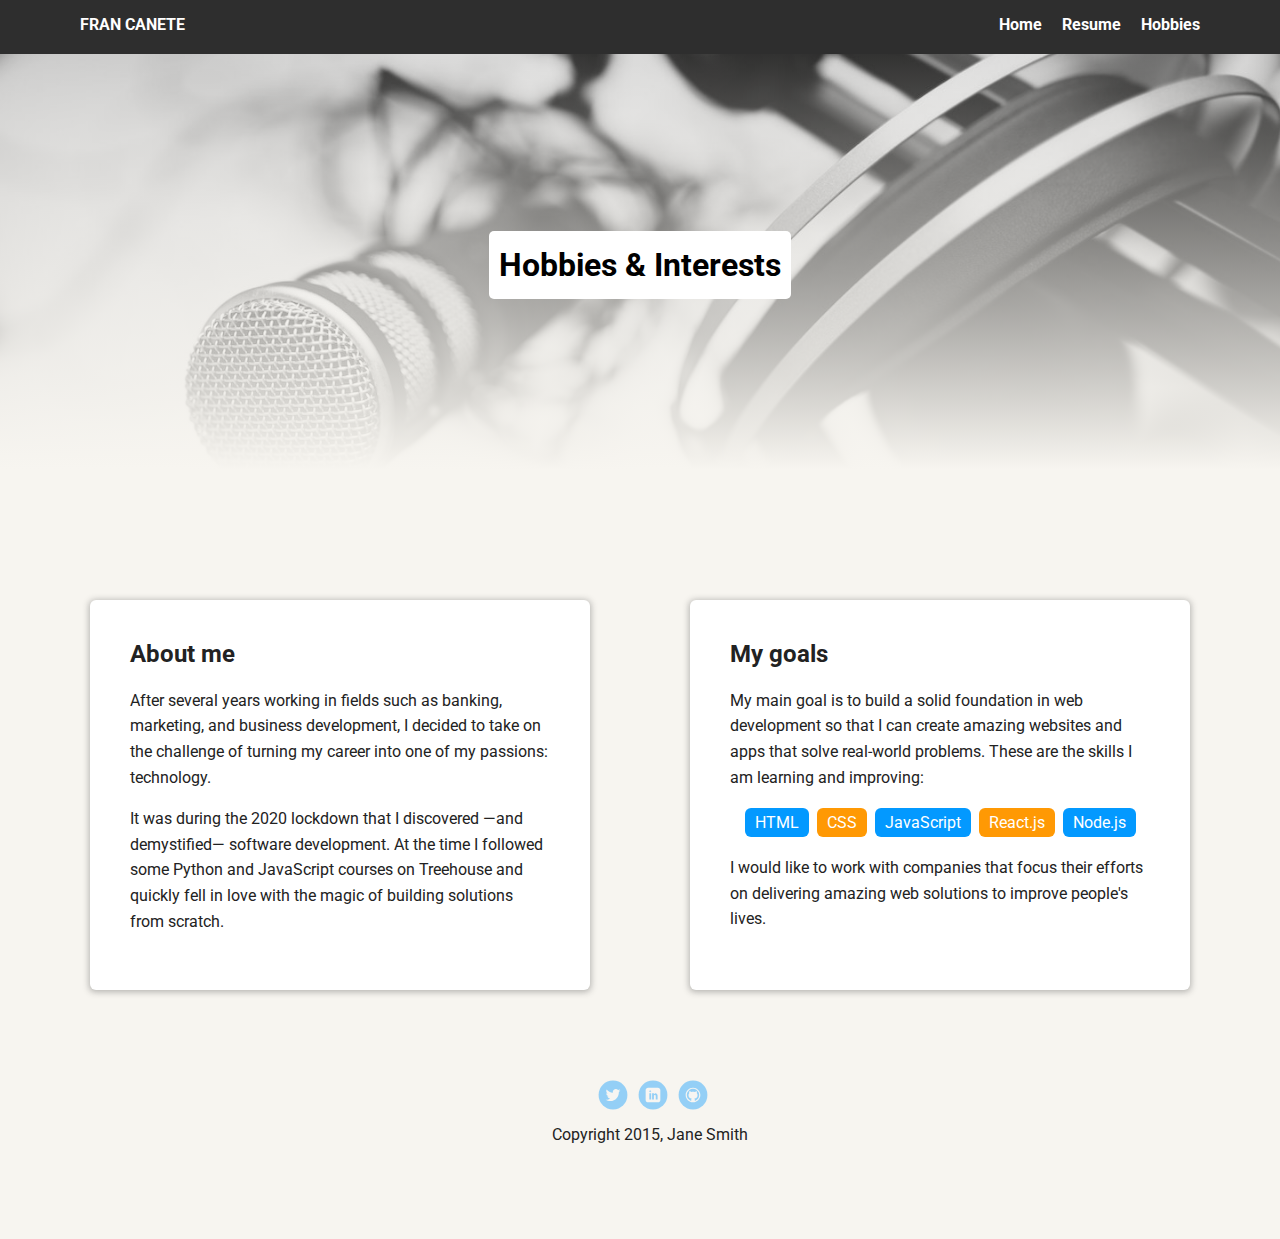
==== hobbies.html @ 67d648cb "Add new sections and edit style" ====
<!doctype html>
<html lang="en">
<head>
  <meta charset="utf-8">
  <title>Fran Canete's Profile</title>
  <meta name="viewport" content="width=device-width, initial-scale=1.0">
  <link rel="stylesheet" href="styles.css">
  <link href="https://fonts.googleapis.com/css?family=Muli%7CRoboto:400,300,500,700,900" rel="stylesheet"></head>
  <body>

    <div class="main-nav">
        <ul class="nav">
          <li class="name">Fran Canete</span></li>
          <li><a href="index.html">Home</a></li>
          <li><a href="resume.html">Resume</a></li>
          <li><a href="hobbies.html">Hobbies</a></li>
        </ul>
    </div>

    <header class="header-hobbies">
        <h1 class="tag resume">Hobbies & Interests</h1>
      </header>
  
    <main class="flex">
      <div class="card">
        <h2>About me</h2>
        <p>After several years working in fields such as banking, marketing, and business development, I decided to take on the challenge of turning my career into one of my passions: technology.</p>
        <p>It was during the 2020 lockdown that I discovered —and demystified— software development. At the time I followed some Python and JavaScript courses on Treehouse and quickly fell in love with the magic of building solutions from scratch.</p>
      </div> 

      <div class="card">
        <h2>My goals</h2>
        <p>My main goal is to build a solid foundation in web development so that I can create amazing websites and apps that solve real-world problems. These are the skills I am learning and improving:</p>
        <ul class="skills">
          <li>HTML</li>
          <li>CSS</li>
          <li>JavaScript</li>
          <li>React.js</li>
          <li>Node.js</li>
        </ul>
        <p>I would like to work with companies that focus their efforts on delivering amazing web solutions to improve people's lives.</p>
      </div> 


    </main>
    <footer>
      <ul>
        <li><a href="https://twitter.com/francanetecom" target="_blank" class="social twitter">Twitter</a></li>
        <li><a href="https://www.linkedin.com/in/francanete" target="_blank" class="social linkedin">LinkedIn</a></li>
        <li><a href="https://github.com/francanete/" target="_blank" class="social github">Github</a></li>
      </ul>
      <p class="copyright">Copyright 2015, Jane Smith</p>
    </footer>
  </body>
  </html>
---- styles.css ----
/* Global Layout Set-up */
* { 
  box-sizing: border-box;
}
  
body {
  margin: 0;
  padding: 0;
  text-align: center;
  font-family: 'Roboto', sans-serif;
  color: #222;
  background: #f7f5f0;
}
/* Link Styles */

a {
  text-decoration: none;
  color: rgb(255, 255, 255);
}
a:hover {
  color: #6633ff;
}

/* Section Styles */

.main-nav {
  width: 100%;
  background: rgb(46, 46, 46);
  min-height: 30px;
  padding: 10px;
  position: fixed;
  text-align: center;
}
.nav {
  display: flex;
  justify-content: space-around;
  font-weight: 700;
  list-style-type: none;
  margin: 0 auto;
  padding: 0;
}

.nav .name {
    display: block;
    text-transform: uppercase;
    margin-right: auto;
    color: white;
}
 
.nav li {
  padding: 5px 10px 10px 10px;
}
.nav a {
  transition: all .5s;
}
.nav a:hover {
  color: white
}

header {
  text-align: center;
  background: linear-gradient(to bottom, #f5f6fc00, #f7f5f0), 
  url('images/manchester.jpeg') no-repeat top center ;
  background-size: cover;
  overflow: hidden;
  padding-top: 60px;
  margin-bottom: 5rem;
}

.header-resume {
  display: flex;
  flex-direction:column;
  justify-content: center;
  background: linear-gradient(to bottom, #f5f6fc00, #f7f5f0), 
  url('images/resume-background.jpg') no-repeat top center ;
  background-size: cover;
}

.header-hobbies {
  display: flex;
  flex-direction:column;
  justify-content: center;
  background: linear-gradient(to bottom, #f5f6fc00, #f7f5f0), 
  url('images/hobbies-background.jpg') no-repeat top center ;
  background-size: cover;
}

header {
  line-height: 1.5;
}
header .profile-image {
  margin-top: 50px;
  width: 150px;
  /* height: 300px; */
  border-radius: 20% 0 20%;
  border: 3px solid white;
  transition: all .5s;
}
header .profile-image:hover {
  transform: scale(1.2) rotate(5deg);
}
.tag {
  /* background-color: radial-gradient( #efefef93, rgba(255, 255, 255, 0)); */
  background: white;
  color: black;
  padding: 10px;
  border-radius: 5px;
  display: table;
  margin: 10px auto;
}

.location {
  background-color: #222;
  color: rgb(255, 255, 255);
}
.card {
  margin: 30px;
  padding: 20px 40px 40px;
  max-width: 500px;
  text-align: left;
  background: #fff;
  /* border-bottom: 4px solid #ccc; */
  border-radius: 6px;
  box-shadow: 0px 1px 6px 0.3px rgba(49, 49, 49, 0.342);
  transition: all .5s;
}

.card-resume {
  margin-bottom: 30px;
  padding: 20px 40px 40px;
  max-width: 80%;
  margin-left: 10%;
  text-align: left;
  background: #fff;
  border-radius: 6px;
  box-shadow: 0px 1px 6px 0.3px rgba(49, 49, 49, 0.342);
  transition: all .5s;
}

.resume-org {
  border-radius: 6px;
  font-size: 0.75rem;
  display: inline-block;
  background: rgba(83, 83, 83, .5);
  color: white;
  padding: 5px 10px;
  margin: 2px;
  align-items: left;
}

.card-resume h2 {
  text-align: center;
  margin-bottom: 2rem;
}

.card-resume h3 {
  margin-top: 3rem;
}

.card-resume ul {
  text-align: left;
}

.card:hover {
  box-shadow: 0px 1px 10px 0.6px rgba(49, 49, 49, 0.479);
}

ul.skills {
  padding: 0;
  text-align: center;
}

.skills li {
  border-radius: 6px;
  display: inline-block;
  background: #ff9904;
  color: white;
  padding: 5px 10px;
  margin: 2px;
}

.skills li:nth-child(odd) {
  background: #0399ff;
}

footer {
  width: 100%;
  min-height: 30px;
  padding: 20px 0 40px 20px;
}

footer .copyright {
  top: -8px;
  font-size: .75em;
}

footer ul {
  list-style-type: none;
  margin: 0;
  padding: 0;
}

footer ul li {
  display: inline-block;
}

a.social {
  display: inline-block;
  text-indent: -9999px;
  margin-left: 5px;
  width: 30px;
  height: 30px;
  background-size: 30px 30px;
  opacity: .4;
  transition: all .5s;
}
a.twitter {
  background-image: url(images/twitter.svg);
}
a.linkedin {
  background-image: url(images/linkedin.svg);
}
a.github {
  background-image: url(images/github.svg);
}
a.social:hover {
  opacity: 1;
}
.clearfix {
  clear: both;
}

/* Styles for larger screens */
@media screen and (min-width: 720px) {
  
  .flex {
      display: -ms-flexbox;      /* TWEENER - IE 10 */
      display: flex; 
      max-width: 1200px;
      -ms-flex-pack: distribute;
      justify-content: space-around;
      margin: 0 auto;
  }

  header {
    min-height: 470px;
  }

  .nav {
    max-width: 1200px;
    padding: 0 30px;
  }


  main {
    padding-top: 20px;
  }

  main p {
    line-height: 1.6em;
  }

  footer {
    font-size: 1.3em;
    max-width: 1200px;
    margin: 40px auto;
  }

}
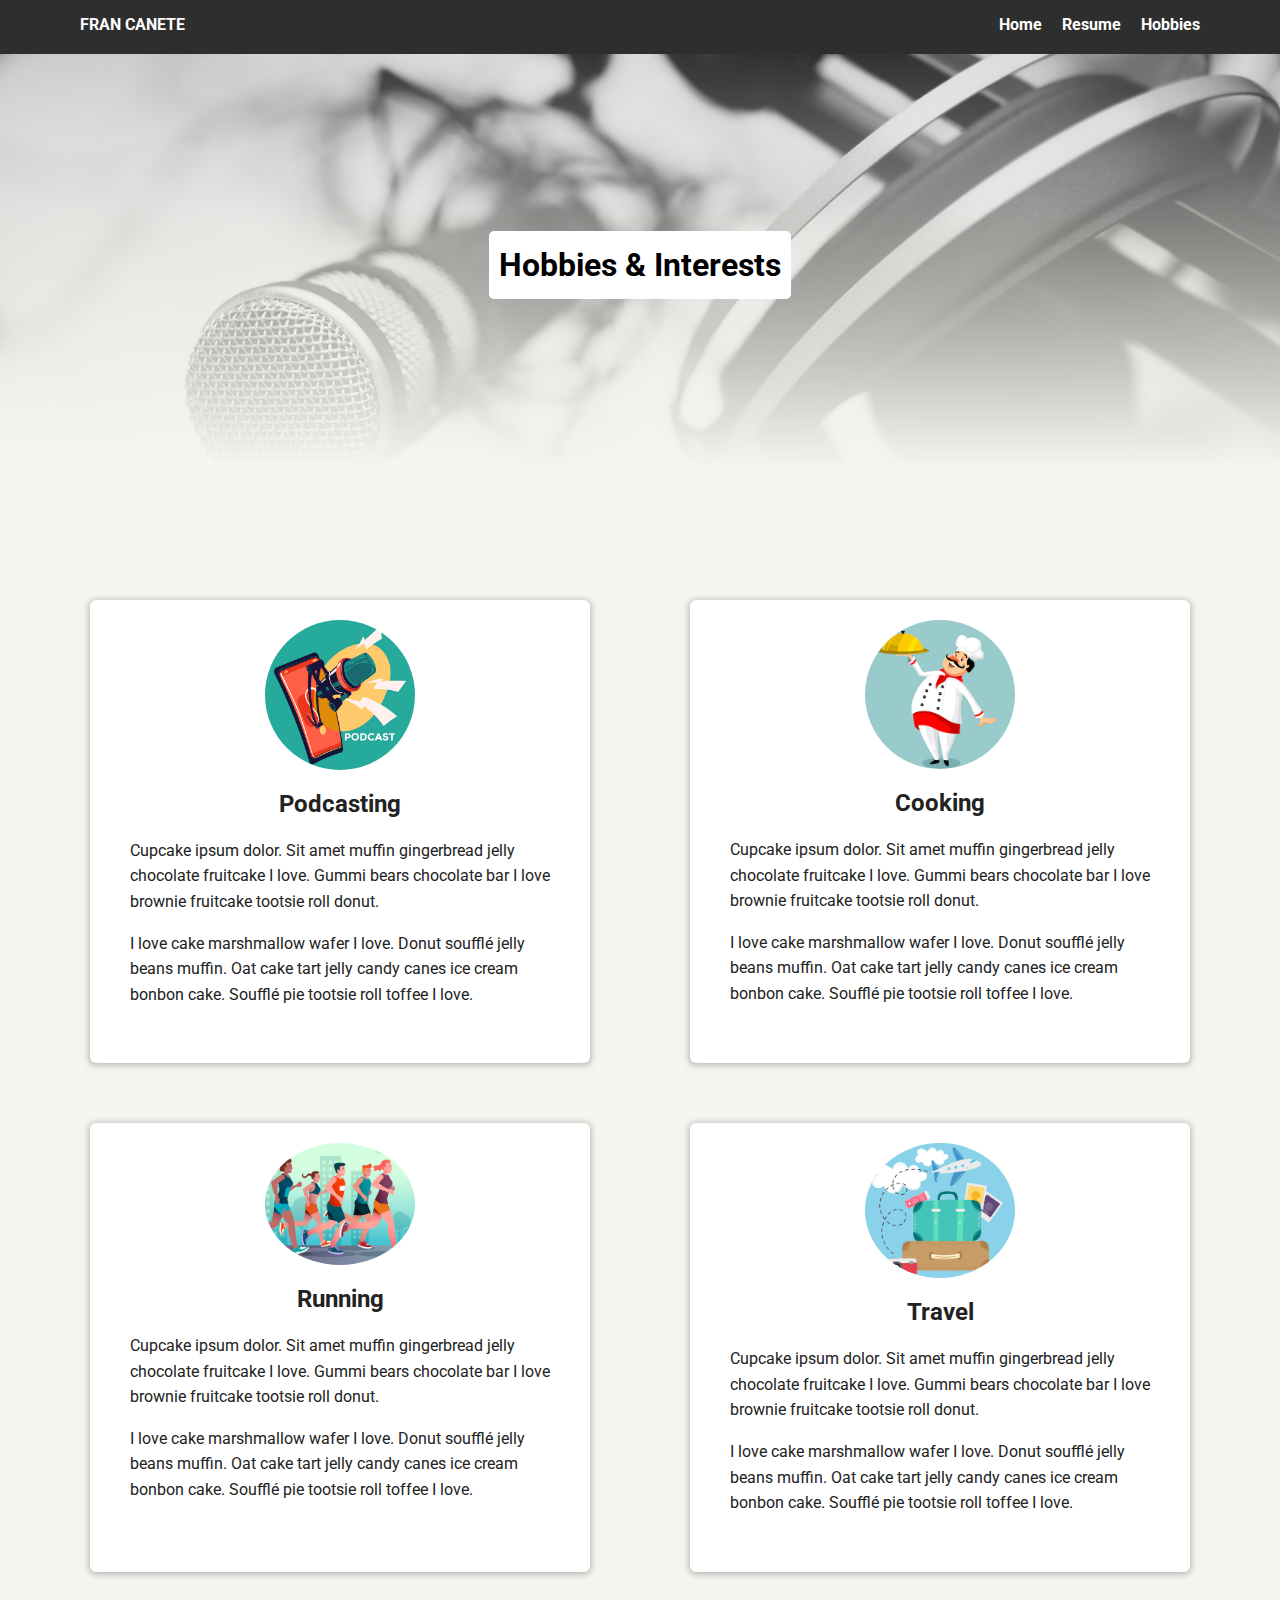
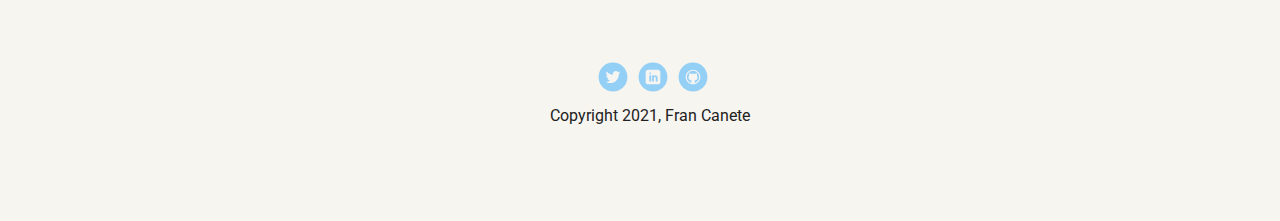
==== commit 1cff9c59: "Added images to the Hobbies section" ====
--- a/hobbies.html
+++ b/hobbies.html
@@ -21,26 +21,40 @@
         <h1 class="tag resume">Hobbies & Interests</h1>
       </header>
   
-    <main class="flex">
-      <div class="card">
-        <h2>About me</h2>
-        <p>After several years working in fields such as banking, marketing, and business development, I decided to take on the challenge of turning my career into one of my passions: technology.</p>
-        <p>It was during the 2020 lockdown that I discovered —and demystified— software development. At the time I followed some Python and JavaScript courses on Treehouse and quickly fell in love with the magic of building solutions from scratch.</p>
-      </div> 
+    <main>
+        <section class="flex">
+            <div class="card">
+                <img src="/images/podcasting.jpg" alt="" class="img-hobbies">
+                <h2 id="hobby-title">Podcasting</h2>
+                <p>Cupcake ipsum dolor. Sit amet muffin gingerbread jelly chocolate fruitcake I love. Gummi bears chocolate bar I love brownie fruitcake tootsie roll donut.</p>
+                <p>I love cake marshmallow wafer I love. Donut soufflé jelly beans muffin. Oat cake tart jelly candy canes ice cream bonbon cake. Soufflé pie tootsie roll toffee I love.</p>
+            </div> 
 
-      <div class="card">
-        <h2>My goals</h2>
-        <p>My main goal is to build a solid foundation in web development so that I can create amazing websites and apps that solve real-world problems. These are the skills I am learning and improving:</p>
-        <ul class="skills">
-          <li>HTML</li>
-          <li>CSS</li>
-          <li>JavaScript</li>
-          <li>React.js</li>
-          <li>Node.js</li>
-        </ul>
-        <p>I would like to work with companies that focus their efforts on delivering amazing web solutions to improve people's lives.</p>
-      </div> 
+            <div class="card">
+                <img src="/images/cooking.jpg" alt="" class="img-hobbies">
+                <h2 id="hobby-title">Cooking</h2>
+                <p>Cupcake ipsum dolor. Sit amet muffin gingerbread jelly chocolate fruitcake I love. Gummi bears chocolate bar I love brownie fruitcake tootsie roll donut.</p>
+                <p>I love cake marshmallow wafer I love. Donut soufflé jelly beans muffin. Oat cake tart jelly candy canes ice cream bonbon cake. Soufflé pie tootsie roll toffee I love.</p>
+            </div>  
+        </section>
 
+        <section class="flex">
+            <div class="card">
+                <img src="/images/running.jpg" alt="" class="img-hobbies">
+                <h2 id="hobby-title">Running</h2>
+                <p>Cupcake ipsum dolor. Sit amet muffin gingerbread jelly chocolate fruitcake I love. Gummi bears chocolate bar I love brownie fruitcake tootsie roll donut.</p>
+                <p>I love cake marshmallow wafer I love. Donut soufflé jelly beans muffin. Oat cake tart jelly candy canes ice cream bonbon cake. Soufflé pie tootsie roll toffee I love.</p>
+            </div> 
+
+            <div class="card">
+                <img src="/images/travelling.jpg" alt="" class="img-hobbies">
+                <h2 id="hobby-title">Travel</h2>
+                <p>Cupcake ipsum dolor. Sit amet muffin gingerbread jelly chocolate fruitcake I love. Gummi bears chocolate bar I love brownie fruitcake tootsie roll donut.</p>
+                <p>I love cake marshmallow wafer I love. Donut soufflé jelly beans muffin. Oat cake tart jelly candy canes ice cream bonbon cake. Soufflé pie tootsie roll toffee I love.</p>
+            </div>  
+        </section>
+
+        
 
     </main>
     <footer>
@@ -49,7 +63,7 @@
         <li><a href="https://www.linkedin.com/in/francanete" target="_blank" class="social linkedin">LinkedIn</a></li>
         <li><a href="https://github.com/francanete/" target="_blank" class="social github">Github</a></li>
       </ul>
-      <p class="copyright">Copyright 2015, Jane Smith</p>
+      <p class="copyright">Copyright 2021, Fran Canete</p>
     </footer>
   </body>
   </html>
--- a/styles.css
+++ b/styles.css
@@ -119,11 +119,11 @@
   max-width: 500px;
   text-align: left;
   background: #fff;
-  /* border-bottom: 4px solid #ccc; */
   border-radius: 6px;
   box-shadow: 0px 1px 6px 0.3px rgba(49, 49, 49, 0.342);
   transition: all .5s;
 }
+
 
 .card-resume {
   margin-bottom: 30px;
@@ -163,6 +163,19 @@
 
 .card:hover {
   box-shadow: 0px 1px 10px 0.6px rgba(49, 49, 49, 0.479);
+}
+
+.img-hobbies {
+  display: block;
+  border-radius: 50%;
+  max-width: 150px;
+  margin-left: auto;
+  margin-right: auto;
+  
+}
+
+#hobby-title {
+  text-align: center;
 }
 
 ul.skills {
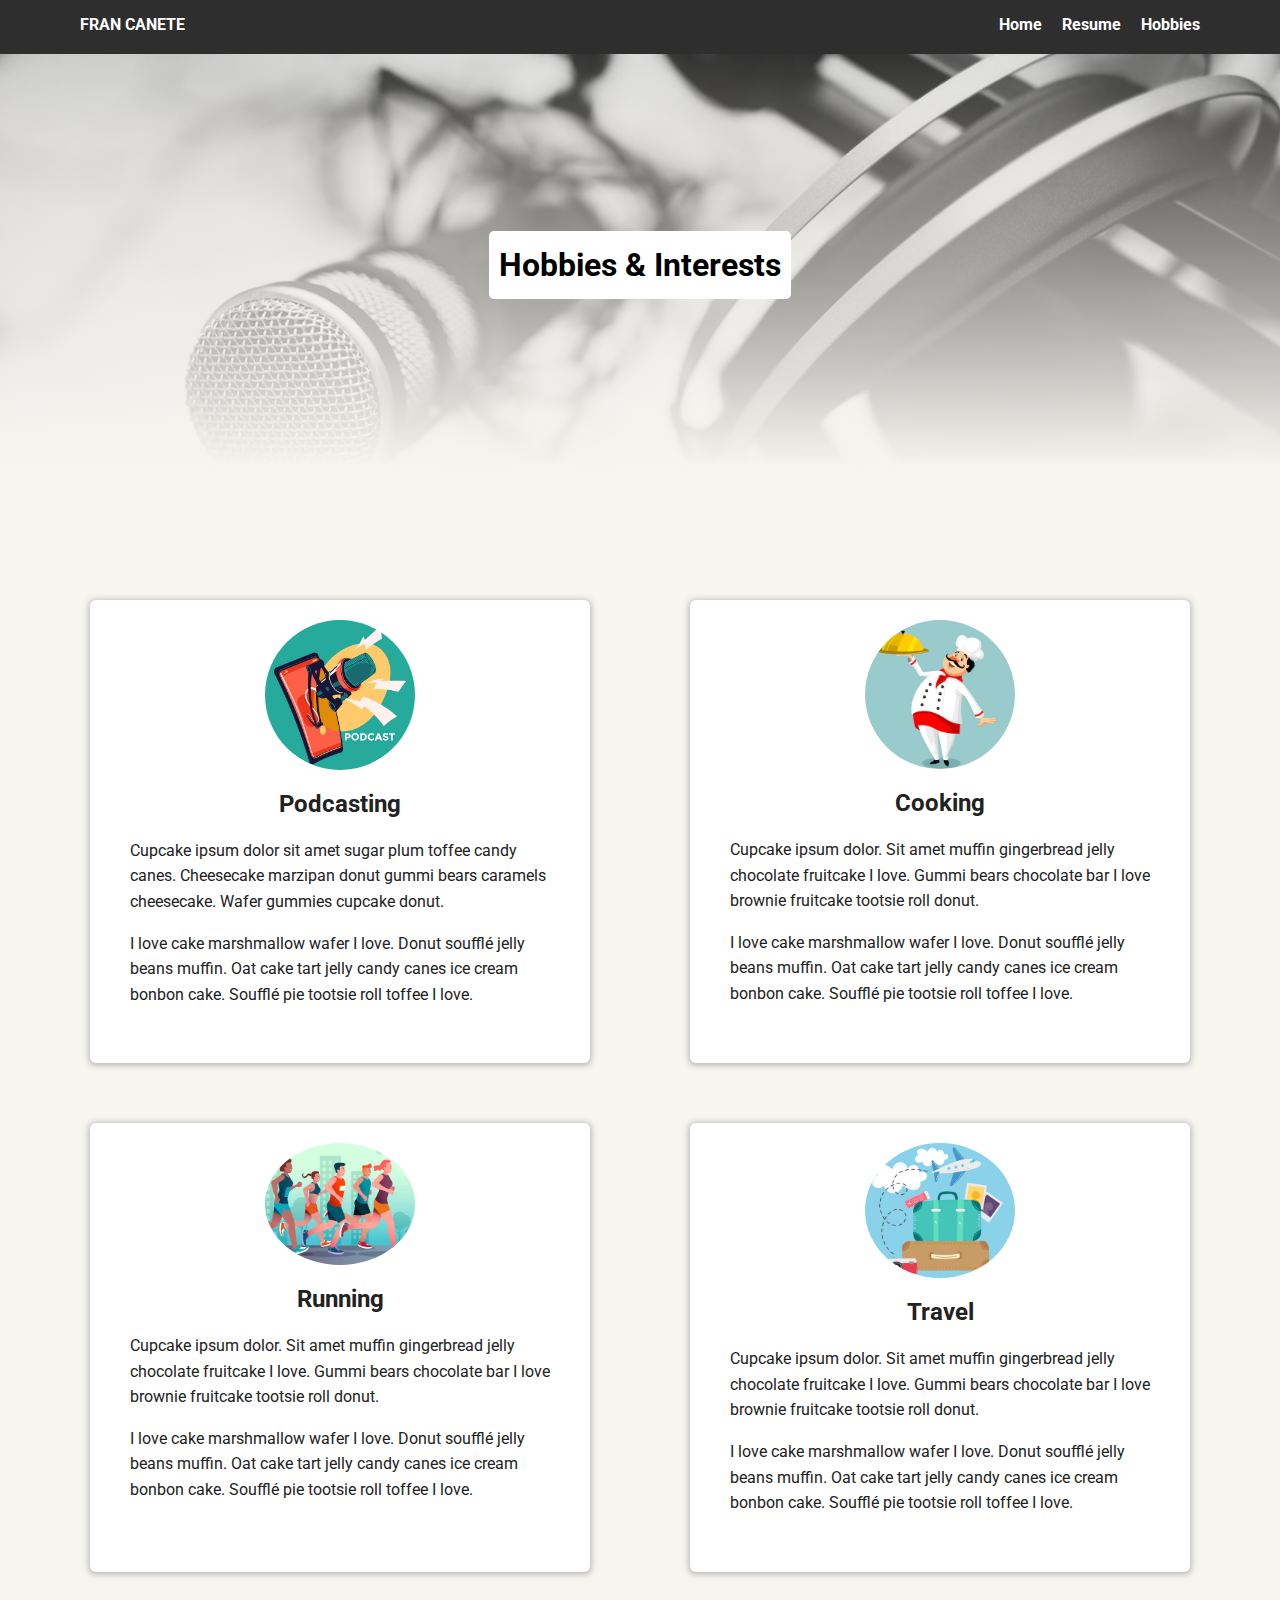
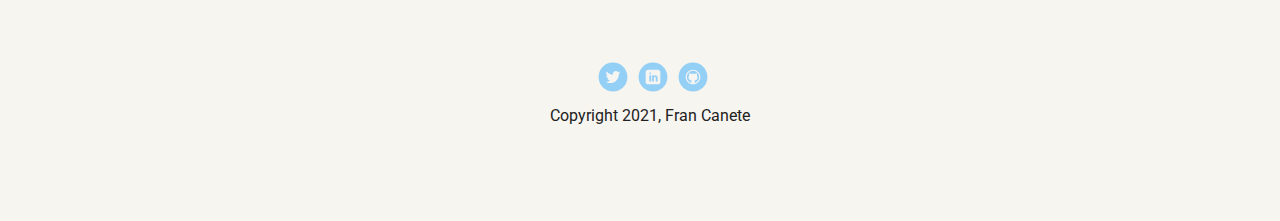
==== commit a5328321: "Validate code and add style to profile image" ====
--- a/hobbies.html
+++ b/hobbies.html
@@ -2,7 +2,7 @@
 <html lang="en">
 <head>
   <meta charset="utf-8">
-  <title>Fran Canete's Profile</title>
+  <title>Hobbies & Interests</title>
   <meta name="viewport" content="width=device-width, initial-scale=1.0">
   <link rel="stylesheet" href="styles.css">
   <link href="https://fonts.googleapis.com/css?family=Muli%7CRoboto:400,300,500,700,900" rel="stylesheet"></head>
@@ -10,7 +10,7 @@
 
     <div class="main-nav">
         <ul class="nav">
-          <li class="name">Fran Canete</span></li>
+          <li class="name"><a href="index.html">Fran Canete</a></li>
           <li><a href="index.html">Home</a></li>
           <li><a href="resume.html">Resume</a></li>
           <li><a href="hobbies.html">Hobbies</a></li>
@@ -25,14 +25,14 @@
         <section class="flex">
             <div class="card">
                 <img src="/images/podcasting.jpg" alt="" class="img-hobbies">
-                <h2 id="hobby-title">Podcasting</h2>
-                <p>Cupcake ipsum dolor. Sit amet muffin gingerbread jelly chocolate fruitcake I love. Gummi bears chocolate bar I love brownie fruitcake tootsie roll donut.</p>
+                <h2 class="hobby-title">Podcasting</h2>
+                <p>Cupcake ipsum dolor sit amet sugar plum toffee candy canes. Cheesecake marzipan donut gummi bears caramels cheesecake. Wafer gummies cupcake donut.</p>
                 <p>I love cake marshmallow wafer I love. Donut soufflé jelly beans muffin. Oat cake tart jelly candy canes ice cream bonbon cake. Soufflé pie tootsie roll toffee I love.</p>
             </div> 
 
             <div class="card">
                 <img src="/images/cooking.jpg" alt="" class="img-hobbies">
-                <h2 id="hobby-title">Cooking</h2>
+                <h2 class="hobby-title">Cooking</h2>
                 <p>Cupcake ipsum dolor. Sit amet muffin gingerbread jelly chocolate fruitcake I love. Gummi bears chocolate bar I love brownie fruitcake tootsie roll donut.</p>
                 <p>I love cake marshmallow wafer I love. Donut soufflé jelly beans muffin. Oat cake tart jelly candy canes ice cream bonbon cake. Soufflé pie tootsie roll toffee I love.</p>
             </div>  
@@ -41,14 +41,14 @@
         <section class="flex">
             <div class="card">
                 <img src="/images/running.jpg" alt="" class="img-hobbies">
-                <h2 id="hobby-title">Running</h2>
+                <h2 class="hobby-title">Running</h2>
                 <p>Cupcake ipsum dolor. Sit amet muffin gingerbread jelly chocolate fruitcake I love. Gummi bears chocolate bar I love brownie fruitcake tootsie roll donut.</p>
                 <p>I love cake marshmallow wafer I love. Donut soufflé jelly beans muffin. Oat cake tart jelly candy canes ice cream bonbon cake. Soufflé pie tootsie roll toffee I love.</p>
             </div> 
 
             <div class="card">
                 <img src="/images/travelling.jpg" alt="" class="img-hobbies">
-                <h2 id="hobby-title">Travel</h2>
+                <h2 class="hobby-title">Travel</h2>
                 <p>Cupcake ipsum dolor. Sit amet muffin gingerbread jelly chocolate fruitcake I love. Gummi bears chocolate bar I love brownie fruitcake tootsie roll donut.</p>
                 <p>I love cake marshmallow wafer I love. Donut soufflé jelly beans muffin. Oat cake tart jelly candy canes ice cream bonbon cake. Soufflé pie tootsie roll toffee I love.</p>
             </div>  
--- a/styles.css
+++ b/styles.css
@@ -93,11 +93,11 @@
   width: 150px;
   /* height: 300px; */
   border-radius: 20% 0 20%;
-  border: 3px solid white;
+  border: 3px solid rgb(61, 61, 61);
   transition: all .5s;
 }
 header .profile-image:hover {
-  transform: scale(1.2) rotate(5deg);
+  transform: rotateY(180deg);
 }
 .tag {
   /* background-color: radial-gradient( #efefef93, rgba(255, 255, 255, 0)); */
@@ -145,7 +145,6 @@
   color: white;
   padding: 5px 10px;
   margin: 2px;
-  align-items: left;
 }
 
 .card-resume h2 {
@@ -174,7 +173,7 @@
   
 }
 
-#hobby-title {
+.hobby-title {
   text-align: center;
 }
 
@@ -247,10 +246,8 @@
 @media screen and (min-width: 720px) {
   
   .flex {
-      display: -ms-flexbox;      /* TWEENER - IE 10 */
       display: flex; 
       max-width: 1200px;
-      -ms-flex-pack: distribute;
       justify-content: space-around;
       margin: 0 auto;
   }
